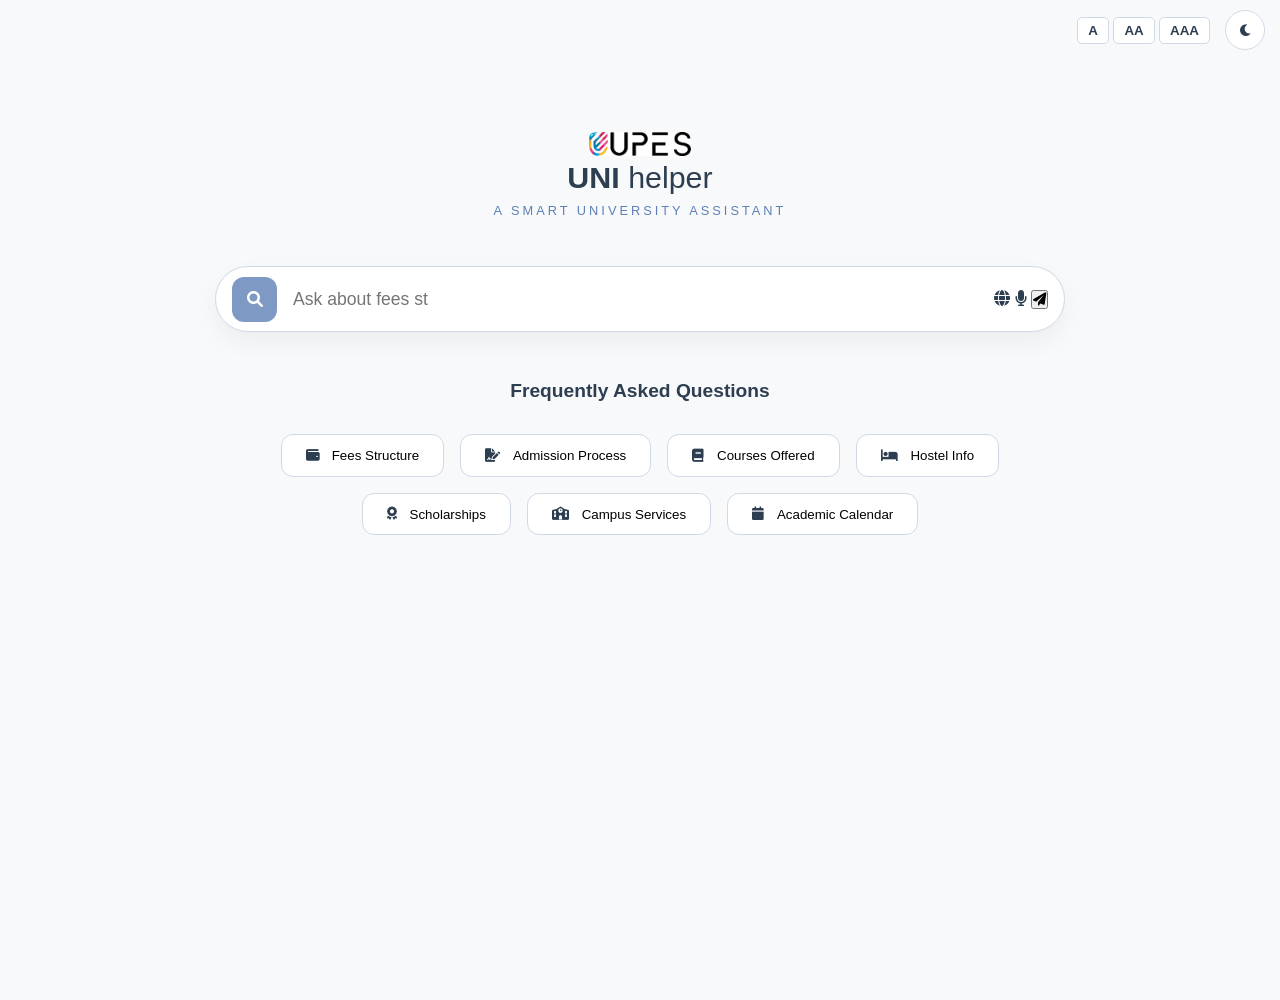
==== Frontend/index.html @ 4a2967c5 "make changes in html code to make it accessible" ====
<!DOCTYPE html>
<html lang="en">
<head>
    <meta charset="UTF-8">
    <meta name="viewport" content="width=device-width, initial-scale=1.0">
    <title>UNIhelper | UPES Assistant</title>
    <link rel="stylesheet" href="https://cdnjs.cloudflare.com/ajax/libs/font-awesome/6.0.0/css/all.min.css">
    <link rel="stylesheet" href="UNI.css">
</head>
<body>
<div class="controls-overlay">
    <div class="accessibility-controls">
        <button onclick="setFontSize('small')"
        title="Normal Font">A</button>
        <button onclick="setFontSize('medium')"
        title="Large Font">AA</button>
        <button  onclick="setFontSize('Large')"
        title="Extra Large Font">AAA</button >
    </div>
    <button class="theme-toggle" id="theme-btn">
        <i class="fa-solid fa-moon"></i>

    </button>

</div>

<div class="container">
    <a href="https://www.upes.ac.in/" target="_blank" class="college-link">
        <div class="colleg-logo">
            <img src="upes-university-of-petroleum-and-energy-studies-seeklogo.png" style="max-height:1.5rem; background-color: white; 
            border-radius: 0.4rem;" alt="UPES logo">
        </div>


    </a>

    <header>
        <h1 class="logo">
            <span class="brand-uni">UNI</span>
            <span class="brand-helper">helper</span>
            </h1>
            <p class="tagline">A SMART UNIVERSITY ASSISTANT</p>
        
    </header>


<div class="search-container">
    <div class="icon-box">
        <i class="fa-solid fa-magnifying-glass"></i>
    </div>
    <input type="text" id="typing-input" placeholder="">
    
    <div class="input-tools">
        <i class="fa-solid fa-globe"></i>
        <i class="fa-solid fa-microphone"></i>
        <button class="send-btn">
            <i class="fa-solid fa-paper-plane"></i>
        </button>
    </div>
</div>


<section class="faq-section">
    <h2 class="faq-title">
        Frequently Asked Questions
    </h2>

    <div class="faqs">

        <button class="faq">
            <i class="fa-solid fa-wallet"></i>
            Fees Structure
        </button>

        <button class="faq">
            <i class="fa-solid fa-file-signature"></i>
            Admission Process
        </button>

        <button class="faq">
            <i class="fa-solid fa-book"></i>
            Courses Offered
        </button>

        <button class="faq">
            <i class="fa-solid fa-bed"></i>
            Hostel Info
        </button>

        <button class="faq">
            <i class="fa-solid fa-award"></i>
            Scholarships
        </button>

        <button class="faq">
            <i class="fa-solid fa-school"></i>
            Campus Services
        </button>

        <button class="faq">
            <i class="fa-solid fa-calendar"></i>
            Academic Calendar
        </button>

    </div>
</section>
</div>
<script src="UNI.js"></script>
</body>
</html>
---- Frontend/UNI.css ----
:root {
    --bg-color: #F8F9FA;
    --card-bg: #FFFFFF;
    --navy-primary: #2C3E50;
    --accent-blue: #5D80B6;
    --border-color: #D1D9E6;
    --shadow: 0 10px 25px rgba(0, 0, 0, 0.05);
    
    font-size: 16px; 
}

[data-theme="dark"] {
    --bg-color: #000000;
    --card-bg: #000000;
    --navy-primary: #E0E0E0;
    --border-color: #333333;
    --shadow: 0 10px 25px rgba(0, 0, 0, 0.4);
}

* { margin: 0;
     padding: 0;
      box-sizing: border-box;
       font-family: 'Inter', sans-serif;
        transition: background 0.3s, color 0.3s, font-size 0.2s ease;
     }

body {
    background-color: var(--bg-color);
    color: var(--navy-primary);
    display: flex;
    justify-content: center;
    min-height: 100vh;
    padding: 2rem;
    margin-top: 100px;
}

.container { 
    width: 100%;
     max-width: 850px;
      text-align: center;
     }

.controls-overlay {
    position: fixed;
    top: 10px;
    right: 15px;
    display: flex;
    gap: 15px;
    align-items: center;
    justify-content: right;
    z-index: 1000;

    
}

.accessibility-controls button {
    background: var(--card-bg);
    border: 1px solid var(--border-color);
    color: var(--navy-primary);
    padding: 5px 10px;
    cursor: pointer;
    border-radius: 5px;
    font-weight: bold;
}

.theme-toggle {
    background: var(--card-bg);
    border: 1px solid var(--border-color);
    color: var(--navy-primary);
    width: 40px; height: 40px;
    border-radius: 50%;
    cursor: pointer;
}

.college-logo { 
    height: 5rem;
     margin-bottom: 1.5rem;
    }

.logo {
     font-size: 1.9rem;
      margin-bottom: 0.5rem;
     }

.brand-uni {
     font-weight: 800;
      color: #2C3E50; 
    }

[data-theme="dark"] .brand-uni {
     color: #8AB4F8;
     }


.brand-helper {
     font-weight: 300;
      color: #2C3E50;
     }

.tagline {
    color: var(--accent-blue);
    letter-spacing: 3px;
    font-size: 0.8rem;
    margin-bottom: 3rem;
}

.search-container {
    background: var(--card-bg);
    border: 1px solid var(--border-color);
    border-radius: 50px;
    padding: 0.6rem 1rem;
    display: flex;
    align-items: center;
    box-shadow: var(--shadow);
    margin-bottom: 3rem;
}

.icon-box {
    background: #7E99C3;
    color: white;
    width: 45px; height: 45px;
    border-radius: 12px;
    display: flex;
    align-items: center;
    justify-content: center;
    margin-right: 1rem;
}

input {
    flex: 1;
     border: none;
      outline: none;
       background: transparent;
        color: var(--navy-primary);
         font-size: 1.1rem;
         }


.faq-title {
     font-size: 1.2rem;
      margin-bottom: 2rem;
      align-items: center;
      justify-content: center;
     }

.faqs { display: flex;
     flex-wrap: wrap;
      justify-content: center;
       gap: 1rem;
     }

.faq {
    background: var(--card-bg);
    border: 1px solid var(--border-color);
    padding: 0.8rem 1.5rem;
    border-radius: 12px;
    cursor: pointer;
    display: flex;
    align-items: center;
    gap: 0.8rem;
}

.faq i {
     color: #2C3E50;
     }
     

[data-theme="dark"] .chip i {
     color: #8AB4F8;
     }

/* 5. RESPONSIVENESS */
@media (max-width: 600px) {
    .search-container { border-radius: 20px; }
    .input-tools { display: none; }
    .chip { width: 100%; }
}
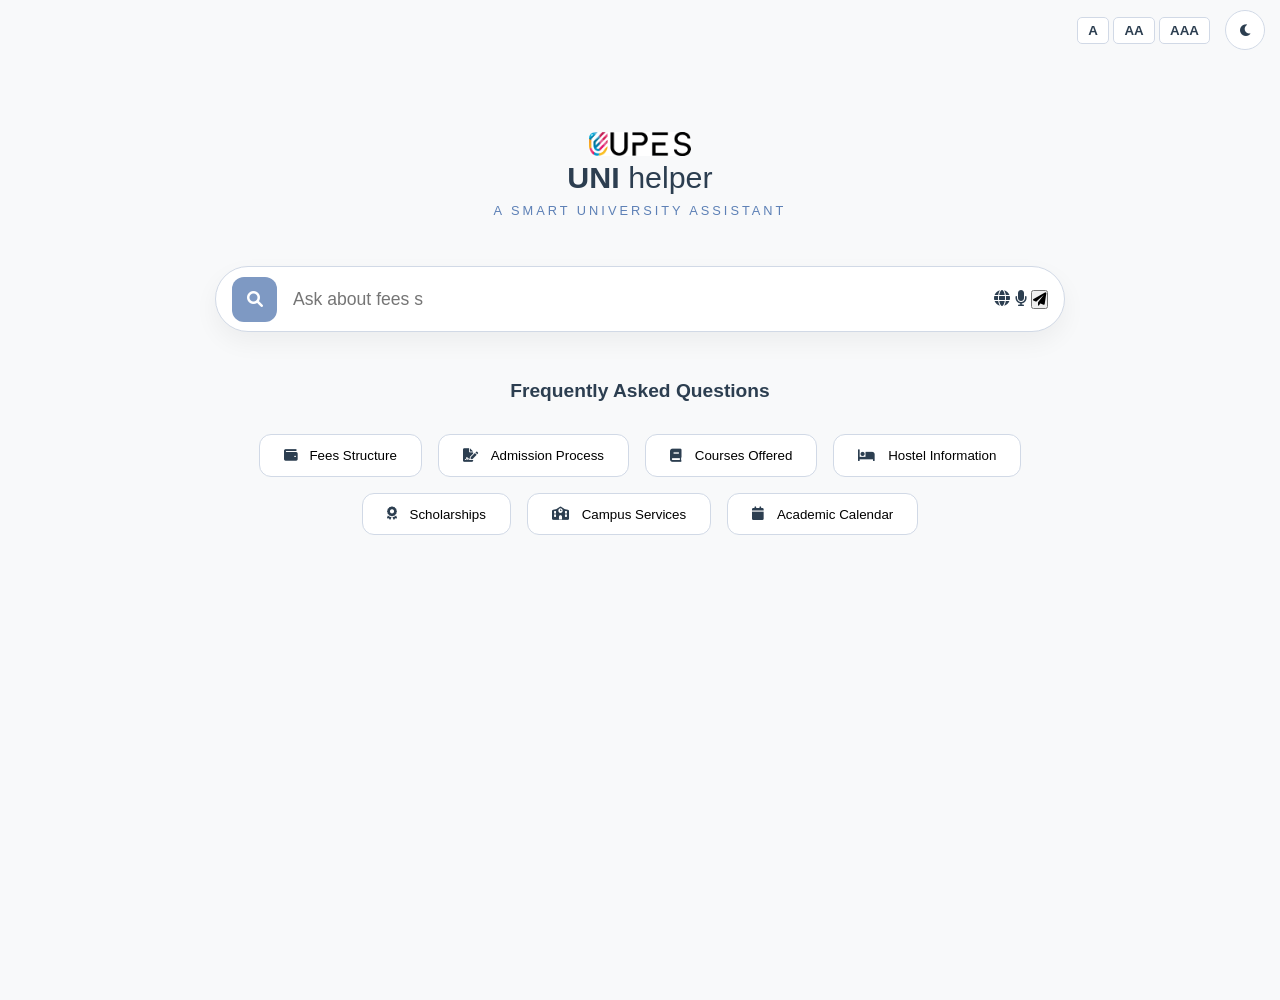
==== commit 8533ea85: "cahnges in faq section" ====
--- a/Frontend/index.html
+++ b/Frontend/index.html
@@ -84,7 +84,7 @@
 
         <button class="faq">
             <i class="fa-solid fa-bed"></i>
-            Hostel Info
+            Hostel Information
         </button>
 
         <button class="faq">
--- a/Frontend/UNI.css
+++ b/Frontend/UNI.css
@@ -158,6 +158,7 @@
     display: flex;
     align-items: center;
     gap: 0.8rem;
+    
 }
 
 .faq i {
@@ -175,3 +176,4 @@
     .input-tools { display: none; }
     .chip { width: 100%; }
 }
+
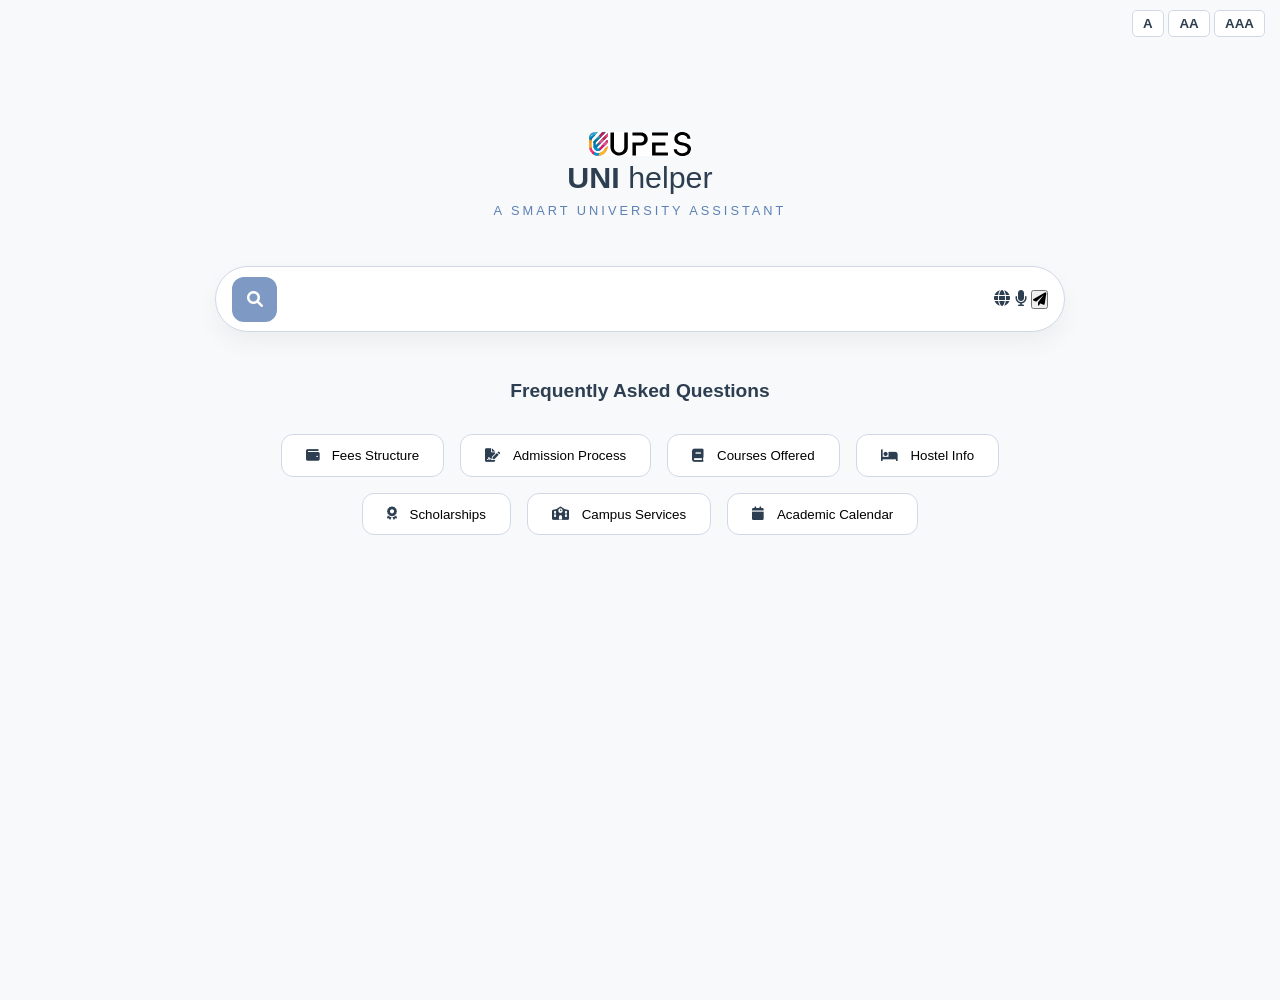
==== commit 255d353e: "updated the image forat and updated the code also add on the accessibility part and assembled all fi" ====
--- a/Frontend/index.html
+++ b/Frontend/index.html
@@ -3,7 +3,7 @@
 <head>
     <meta charset="UTF-8">
     <meta name="viewport" content="width=device-width, initial-scale=1.0">
-    <title>UNIhelper | UPES Assistant</title>
+    <title> UPES Helper</title>
     <link rel="stylesheet" href="https://cdnjs.cloudflare.com/ajax/libs/font-awesome/6.0.0/css/all.min.css">
     <link rel="stylesheet" href="UNI.css">
 </head>
@@ -17,17 +17,14 @@
         <button  onclick="setFontSize('Large')"
         title="Extra Large Font">AAA</button >
     </div>
-    <button class="theme-toggle" id="theme-btn">
-        <i class="fa-solid fa-moon"></i>
 
-    </button>
 
 </div>
 
 <div class="container">
     <a href="https://www.upes.ac.in/" target="_blank" class="college-link">
         <div class="colleg-logo">
-            <img src="upes-university-of-petroleum-and-energy-studies-seeklogo.png" style="max-height:1.5rem; background-color: white; 
+            <img src="upesimg.svg" style="max-height:1.5rem; background-color: white; 
             border-radius: 0.4rem;" alt="UPES logo">
         </div>
 
@@ -84,7 +81,7 @@
 
         <button class="faq">
             <i class="fa-solid fa-bed"></i>
-            Hostel Information
+            Hostel Info
         </button>
 
         <button class="faq">
--- a/Frontend/UNI.css
+++ b/Frontend/UNI.css
@@ -9,13 +9,6 @@
     font-size: 16px; 
 }
 
-[data-theme="dark"] {
-    --bg-color: #000000;
-    --card-bg: #000000;
-    --navy-primary: #E0E0E0;
-    --border-color: #333333;
-    --shadow: 0 10px 25px rgba(0, 0, 0, 0.4);
-}
 
 * { margin: 0;
      padding: 0;
